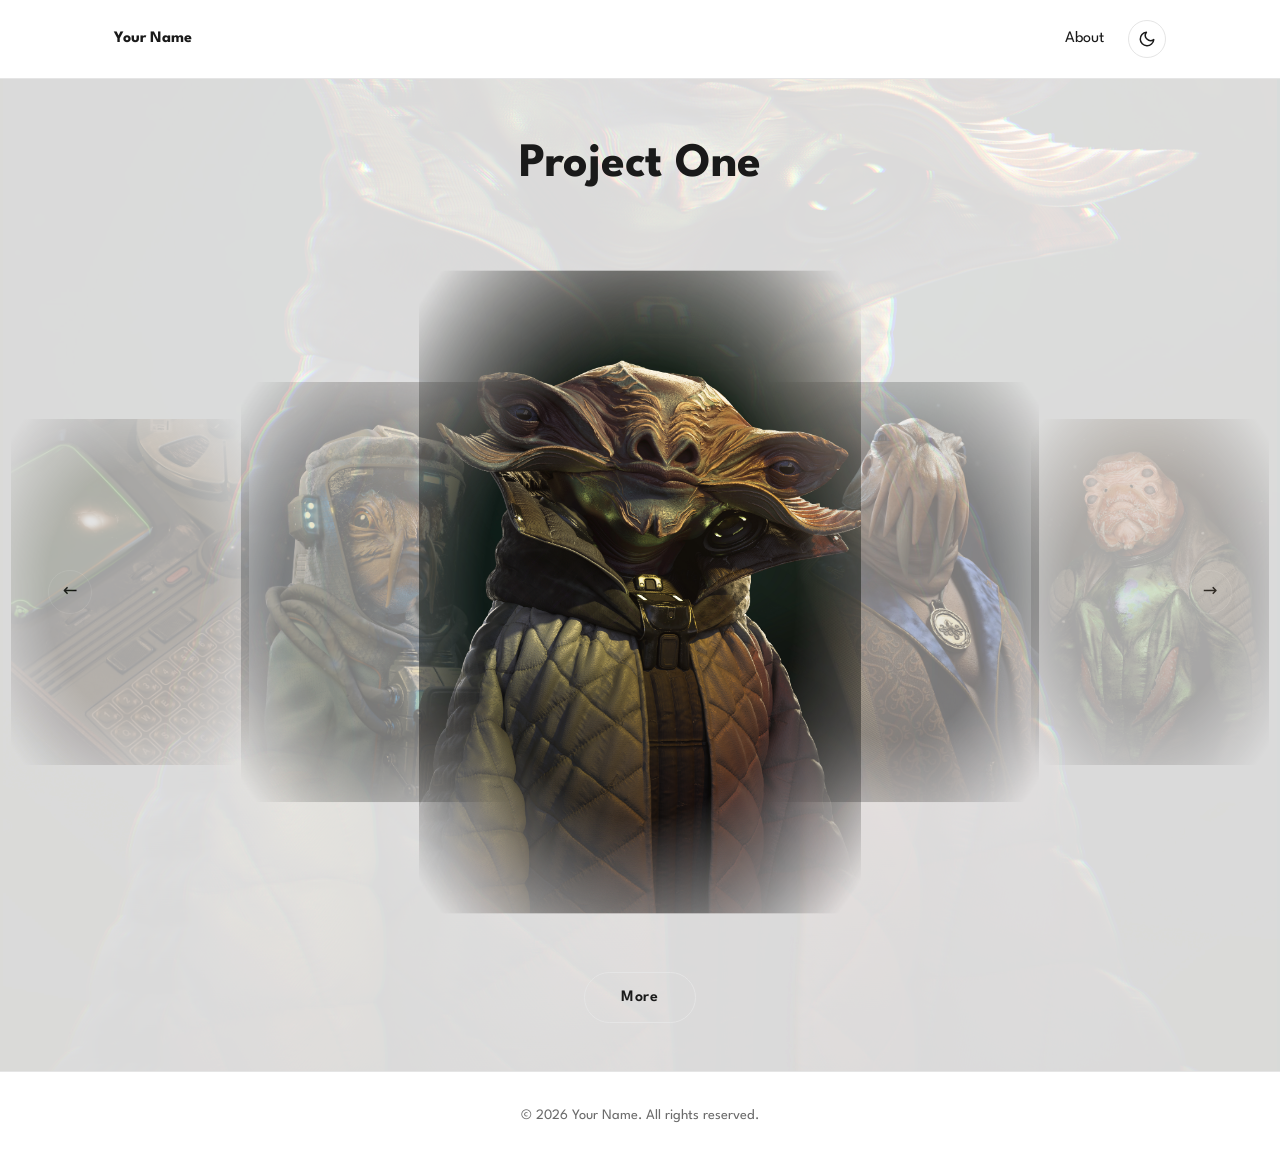
==== index.html @ fcfb1fdd "Initial commit" ====
<!DOCTYPE html>
<html lang="en">
<head>
  <meta charset="UTF-8">
  <meta name="viewport" content="width=device-width, initial-scale=1.0">
  <title>Your Name | Portfolio</title>
  <meta name="description" content="Portfolio website of Your Name.">
  <meta name="color-scheme" content="light dark">
  <link rel="stylesheet" href="style.css?v=28">
</head>
<body>

  <!-- ===== HEADER / NAVIGATION ===== -->
  <header class="site-header">
    <div class="container nav-wrapper">
      <a href="index.html" class="logo">Your Name</a>

      <div class="nav-right">
        <nav class="main-nav">
          <ul>
            <li><a href="about.html">About</a></li>
          </ul>
        </nav>

        <button class="theme-toggle" id="theme-toggle" type="button" aria-label="Switch to dark mode" aria-pressed="false">
          <svg class="icon icon-sun" viewBox="0 0 24 24" aria-hidden="true">
            <circle cx="12" cy="12" r="4"></circle>
            <path d="M12 2v2M12 20v2M4.93 4.93l1.41 1.41M17.66 17.66l1.41 1.41M2 12h2M20 12h2M4.93 19.07l1.41-1.41M17.66 6.34l1.41-1.41"></path>
          </svg>
          <svg class="icon icon-moon" viewBox="0 0 24 24" aria-hidden="true">
            <path d="M21 12.79A9 9 0 1 1 11.21 3 7 7 0 0 0 21 12.79z"></path>
          </svg>
        </button>
      </div>
    </div>
  </header>

  <!-- Chromatic aberration filter for the landing page background.
       Hidden and zero-size — it exists only so CSS can reference it
       via filter: url(#chromatic-aberration). Splitting into actual
       color channels needs an SVG filter; plain CSS filters (blur,
       hue-rotate, etc.) can't isolate one channel from another. -->
  <svg aria-hidden="true" style="position: absolute; width: 0; height: 0; overflow: hidden;">
    <filter id="chromatic-aberration">
      <feColorMatrix in="SourceGraphic" type="matrix"
        values="1 0 0 0 0
                0 0 0 0 0
                0 0 0 0 0
                0 0 0 1 0" result="red" />
      <feOffset in="red" dx="-3" dy="0" result="redOffset" />

      <feColorMatrix in="SourceGraphic" type="matrix"
        values="0 0 0 0 0
                0 1 0 0 0
                0 0 0 0 0
                0 0 0 1 0" result="green" />

      <feColorMatrix in="SourceGraphic" type="matrix"
        values="0 0 0 0 0
                0 0 0 0 0
                0 0 1 0 0
                0 0 0 1 0" result="blue" />
      <feOffset in="blue" dx="3" dy="0" result="blueOffset" />

      <feBlend in="redOffset" in2="green" mode="screen" result="rg" />
      <feBlend in="rg" in2="blueOffset" mode="screen" />
    </filter>
  </svg>

  <!-- ===== LANDING / PROJECT CAROUSEL ===== -->
  <main class="landing">
    <!-- Faded hero shot of whichever project is currently selected -->
    <div class="hero-backdrop" id="hero-backdrop"></div>

    <div class="landing-content">
      <h1 class="landing-title" id="landing-title">Project Name</h1>

      <div class="carousel">
        <button class="carousel-arrow" id="carousel-prev" aria-label="Previous project">&larr;</button>

        <!-- Project cards are generated by carousel.js from data.js -->
        <div class="carousel-track" id="carousel-track"></div>

        <button class="carousel-arrow" id="carousel-next" aria-label="Next project">&rarr;</button>
      </div>

      <a href="project.html" id="view-project-link" class="btn view-project-btn">More</a>
    </div>
  </main>

  <!-- ===== FOOTER ===== -->
  <footer class="site-footer">
    <div class="container">
      <p>&copy; <span id="year"></span> Your Name. All rights reserved.</p>
    </div>
  </footer>

  <script src="data.js?v=2"></script>
  <script src="site.js?v=2"></script>
  <script src="carousel.js?v=5"></script>
</body>
</html>
---- style.css ----
/* =====================================================
   RESET & BASE
   ===================================================== */
*, *::before, *::after {
  box-sizing: border-box;
}

body, h1, h2, h3, p, ul {
  margin: 0;
}

ul {
  list-style: none;
  padding: 0;
}

a {
  color: inherit;
  text-decoration: none;
}

img {
  max-width: 100%;
  display: block;
}

button {
  font: inherit;
}

/* =====================================================
   FONTS
   Self-hosted variable font (Thin–Black in one file). WOFF loads
   first for its smaller size; the TTF is a fallback for the rare
   browser that can't use WOFF. font-weight: 100 900 tells the
   browser this file covers the whole range, so any weight used
   below (400/600/700) resolves correctly from this one @font-face.
   ===================================================== */
@font-face {
  font-family: "League Spartan";
  src: url("fonts/LeagueSpartan-VariableFont_wght.woff") format("woff"),
       url("fonts/LeagueSpartan-VariableFont_wght.ttf") format("truetype");
  font-weight: 100 900;
  font-style: normal;
  font-display: swap;
}

/* =====================================================
   DESIGN TOKENS
   Placeholder colors — swap these once we translate your mockups'
   final palette.
   ===================================================== */
:root {
  --color-bg: #ffffff;
  --color-text: #1a1a1a;
  --color-muted: #6b6b6b;
  --color-accent: #2f6fed;
  --color-border: #e5e5e5;
  --color-surface: #f0f0f0;

  --font-body: "League Spartan", system-ui, -apple-system, "Segoe UI", sans-serif;
  --font-heading: "League Spartan", system-ui, -apple-system, "Segoe UI", sans-serif;

  --container-width: 1100px;
  --spacing-section: 5rem;
}

/* Dark theme — applied when JS sets data-theme="dark" on <html>.
   Only the tokens that need to change are redeclared; --color-accent
   and everything else fall through from the :root block above. */
:root[data-theme="dark"] {
  --color-bg: #121212;
  --color-text: #f0f0f0;
  --color-muted: #a3a3a3;
  --color-border: #2e2e2e;
  --color-surface: #1e1e1e;
}

body {
  font-family: var(--font-body);
  color: var(--color-text);
  background: var(--color-bg);
  line-height: 1.6;
  overflow-anchor: none;
}

h1, h2, h3 {
  font-family: var(--font-heading);
}

@media (prefers-reduced-motion: no-preference) {
  body {
    transition: background-color 0.2s ease, color 0.2s ease;
  }
}

.container {
  max-width: var(--container-width);
  margin-inline: auto;
  padding-inline: 1.5rem;
}

/* =====================================================
   HEADER / NAV
   ===================================================== */
.site-header {
  position: relative;
  border-bottom: 1px solid var(--color-border);
}

.nav-wrapper {
  display: flex;
  align-items: center;
  justify-content: space-between;
  padding-block: 1.25rem;
}

.logo {
  font-weight: 700;
}

.nav-right {
  display: flex;
  align-items: center;
  gap: 1.5rem;
}

.main-nav ul {
  display: flex;
  gap: 1.5rem;
}

.theme-toggle {
  display: inline-flex;
  align-items: center;
  justify-content: center;
  width: 38px;
  height: 38px;
  padding: 0;
  border: 1px solid var(--color-border);
  border-radius: 50%;
  background: none;
  color: var(--color-text);
  cursor: pointer;
}

.theme-toggle .icon {
  width: 18px;
  height: 18px;
  fill: none;
  stroke: currentColor;
  stroke-width: 2;
  stroke-linecap: round;
  stroke-linejoin: round;
}

/* Light mode shows a moon (click to go dark); dark mode shows a sun. */
.theme-toggle .icon-sun {
  display: none;
}

[data-theme="dark"] .theme-toggle .icon-sun {
  display: block;
}

[data-theme="dark"] .theme-toggle .icon-moon {
  display: none;
}

/* =====================================================
   BUTTONS
   ===================================================== */
.btn {
  display: inline-block;
  padding: 0.75rem 1.5rem;
  border-radius: 4px;
  font-weight: 600;
  border: none;
  cursor: pointer;
}

.btn-primary {
  background: var(--color-accent);
  color: #fff;
}

/* =====================================================
   IMAGE FALLBACK
   Used anywhere a project image is inserted by JS (site.js's
   createProjectImage). Shows a labeled placeholder until a real
   file exists at that path, instead of a broken image icon.
   ===================================================== */
.img-wrapper {
  overflow: hidden;
}

.img-wrapper img {
  width: 100%;
  height: 100%;
  object-fit: cover;
  display: block;
}

.img-wrapper.img-missing {
  background: var(--color-surface);
  color: var(--color-muted);
  display: flex;
  align-items: center;
  justify-content: center;
  text-align: center;
  font-weight: 600;
  padding: 1rem;
}

/* =====================================================
   LANDING PAGE / CAROUSEL
   ===================================================== */
.landing {
  position: relative;
  min-height: calc(100vh - 73px);
  display: flex;
  align-items: center;
  justify-content: center;
  overflow: hidden;
}

.hero-backdrop {
  position: absolute;
  inset: 0;
  z-index: 0;
}

.hero-backdrop img {
  position: absolute;
  inset: 0;
  width: 100%;
  height: 100%;
  object-fit: cover;
  opacity: 0;
  filter: url(#chromatic-aberration);
  transition: opacity 1.2s ease;
}

@media (prefers-reduced-motion: no-preference) {
  @keyframes pan-horizontal {
    from { object-position: 0% 50%; }
    to { object-position: 100% 50%; }
  }

  @keyframes pan-vertical {
    from { object-position: 50% 0%; }
    to { object-position: 50% 100%; }
  }

  .hero-backdrop img.pan-horizontal {
    animation: pan-horizontal 24s ease-in-out forwards;
  }

  .hero-backdrop img.pan-vertical {
    animation: pan-vertical 24s ease-in-out forwards;
  }
}

.landing-content {
  position: relative;
  z-index: 1;
  width: 100%;
  text-align: center;
  padding-block: 3rem;
}

.landing-title {
  font-size: clamp(2rem, 5vw, 3rem);
  margin-bottom: 3rem;
  transition: opacity 0.25s ease;
}

.carousel {
  display: flex;
  align-items: center;
  justify-content: space-between;
  gap: 1.5rem;
  padding-inline: 3rem;
}

.carousel-track {
  position: relative;
  width: min(800px, 80vw);
  height: 680px;
  --card-width: 340px;
  --card-height: 495px;
}

.carousel-card {
  position: absolute;
  top: 50%;
  left: 50%;
  width: var(--card-width);
  height: var(--card-height);
  border-radius: 12px;
  cursor: pointer;
  transition: transform 0.4s ease, opacity 0.4s ease;
  -webkit-mask-image: radial-gradient(ellipse at center, black 50%, transparent 95%);
  mask-image: radial-gradient(ellipse at center, black 50%, transparent 95%);
}

.carousel-card-image {
  width: 100%;
  height: 100%;
  border-radius: 12px;
}

.carousel-arrow {
  flex-shrink: 0;
  width: 44px;
  height: 44px;
  border-radius: 50%;
  border: 1px solid var(--color-border);
  background: none;
  color: var(--color-text);
  font-size: 1.1rem;
  cursor: pointer;
}

.view-project-btn {
  margin-top: 2.5rem;
  background: none;
  border: 1px solid var(--color-border);
  color: var(--color-text);
  padding: 0.75rem 2.25rem;
  border-radius: 999px;
  letter-spacing: 0.05em;
  transition: background-color 0.2s ease, border-color 0.2s ease;
}

.view-project-btn:hover {
  background: var(--color-surface);
  border-color: var(--color-text);
}

/* =====================================================
   SECTION SPACING
   A top border appears between two stacked sections, but
   never before the first one on a page.
   ===================================================== */
main section {
  padding-block: var(--spacing-section);
}

main section + section {
  border-top: 1px solid var(--color-border);
}

/* =====================================================
   ABOUT
   ===================================================== */
.about-content {
  display: grid;
  grid-template-columns: 200px 1fr;
  gap: 2rem;
  align-items: start;
}

.about-photo {
  aspect-ratio: 1;
  background: var(--color-surface);
  border-radius: 8px;
}

/* =====================================================
   CONTACT
   ===================================================== */
.contact-form {
  display: flex;
  flex-direction: column;
  gap: 0.5rem;
  max-width: 480px;
  margin-block: 2rem;
}

.contact-form label {
  font-weight: 600;
  margin-top: 0.75rem;
}

.contact-form input,
.contact-form textarea {
  padding: 0.6rem;
  border: 1px solid var(--color-border);
  border-radius: 4px;
  font: inherit;
  background: var(--color-bg);
  color: var(--color-text);
}

.contact-form button {
  margin-top: 1rem;
  align-self: flex-start;
}

.form-status {
  font-size: 0.9rem;
  color: var(--color-muted);
}

.social-links {
  display: flex;
  gap: 1.5rem;
  font-weight: 600;
}

/* =====================================================
   PROJECT DETAIL PAGE
   ===================================================== */
.project-detail {
  display: flex;
  flex-direction: column;
  min-height: 100vh;
}

.project-heading {
  position: absolute;
  top: 2rem;
  left: 1.5rem;
  z-index: 2;
  color: #f0f0f0;
  text-shadow: 0 2px 12px rgba(0, 0, 0, 0.85);
}

.back-link {
  display: inline-block;
  margin-bottom: 1rem;
  color: rgba(240, 240, 240, 0.85);
  font-weight: 600;
}

#project-title {
  margin-bottom: 1.5rem;
  font-size: clamp(1.75rem, 4vw, 2.5rem);
  color: #ffffff;
}

.render-stage {
  position: relative;
  flex: 1;
  min-height: 0;
  width: 100%;
}

/* ---------- Render picker (floats over the left side) ---------- */
.render-thumb-column {
  position: absolute;
  top: 50%;
  left: 1.5rem;
  transform: translateY(-50%);
  z-index: 2;
  display: flex;
  flex-direction: column;
  align-items: center;
  gap: 1rem;
  height: min(520px, 80%);
}

.render-thumb-track {
  position: relative;
  flex: 1;
  width: 100%;
}

.render-thumb {
  position: absolute;
  top: 50%;
  left: 50%;
  width: 100px;
  height: 140px;
  border-radius: 10px;
  cursor: pointer;
  transition: transform 0.4s ease, opacity 0.4s ease;
  -webkit-mask-image: radial-gradient(ellipse at center, black 50%, transparent 95%);
  mask-image: radial-gradient(ellipse at center, black 50%, transparent 95%);
}

.render-thumb-image {
  width: 100%;
  height: 100%;
  border-radius: 10px;
}

/* The selected thumbnail drops the edge fade (full clarity) and
   gets a thin ring instead, so it reads clearly as "this one" in
   both the desktop coverflow and the mobile strip. */
.render-thumb.selected {
  -webkit-mask-image: none;
  mask-image: none;
  outline: 2px solid rgba(240, 240, 240, 0.85);
  outline-offset: 3px;
}

/* ---------- Main render (fills the entire stage) ---------- */
.render-viewer {
  position: absolute;
  inset: 0;
  border-radius: 8px;
  overflow: hidden;
  background: var(--color-bg);
  cursor: pointer; /* hints that clicking the render expands it */
  -webkit-mask-image:
    linear-gradient(to right, transparent, black 8%, black 92%, transparent),
    linear-gradient(to bottom, transparent, black 8%, black 92%, transparent);
  -webkit-mask-composite: source-in;
  mask-image:
    linear-gradient(to right, transparent, black 8%, black 92%, transparent),
    linear-gradient(to bottom, transparent, black 8%, black 92%, transparent);
  mask-composite: intersect;
}

.render-backdrop {
  position: absolute;
  inset: 0;
  background-size: cover;
  background-position: center;
  filter: blur(30px) brightness(0.735);
  transform: scale(1.2); /* avoids visible blur edges */
  opacity: 0;
  transition: opacity 0.3s ease;
}

.render-backdrop.active {
  opacity: 1;
}

.render-main-image {
  position: relative;
  z-index: 1;
  width: 100%;
  height: 100%;
  object-fit: contain;
}

.render-viewer.img-missing {
  background: var(--color-surface);
  color: var(--color-muted);
  display: flex;
  align-items: center;
  justify-content: center;
  font-weight: 600;
  text-align: center;
  padding: 1rem;
}

/* ---------- Fullscreen render view ---------- */
/* Clicking the render (see project.js) adds .image-expanded to
   <body>. The viewer itself breaks out to fill the real browser
   viewport instead of just the stage, and everything else on the
   page — thumbnails included, per the brief — hides until it's
   dismissed. */
body.image-expanded {
  overflow: hidden; /* no page scroll behind the expanded image */
}

body.image-expanded .site-header,
body.image-expanded .site-footer,
body.image-expanded .project-heading,
body.image-expanded .render-thumb-column,
body.image-expanded .info-toggle {
  display: none;
}

body.image-expanded .render-viewer {
  position: fixed;
  inset: 0;
  z-index: 1000;
  border-radius: 0;
  background: #000000;
  cursor: zoom-in; /* fit-width is off — clicking the image fits it to width */
  -webkit-mask-image: none;
  mask-image: none;
}

/* "Fit width" mode: the render fills the screen's width and scrolls
   vertically for its full height, instead of shrinking to fit
   entirely on screen at once. Only meaningful while already expanded. */
body.image-expanded.fit-width .render-viewer {
  cursor: zoom-out; /* clicking the image now shows the entire render again */
  overflow-y: auto;
  overscroll-behavior: contain;
}

body.image-expanded.fit-width .render-backdrop {
  display: none; /* no letterboxing left to fill once the image just scrolls */
}

body.image-expanded.fit-width .render-main-image {
  width: 100%;
  height: auto;
  object-fit: unset;
  display: block;
}

.viewer-controls {
  display: none;
  position: fixed;
  top: 1.5rem;
  right: 1.5rem;
  z-index: 1001;
  gap: 0.75rem;
}

body.image-expanded .viewer-controls {
  display: flex;
}

.viewer-controls button {
  width: 40px;
  height: 40px;
  display: flex;
  align-items: center;
  justify-content: center;
  border-radius: 50%;
  border: none;
  background: rgba(0, 0, 0, 0.55);
  backdrop-filter: blur(6px);
  -webkit-backdrop-filter: blur(6px);
  color: #f0f0f0;
  cursor: pointer;
  transition: background-color 0.2s ease, color 0.2s ease;
}

.viewer-controls .icon {
  width: 18px;
  height: 18px;
  fill: none;
  stroke: currentColor;
  stroke-width: 2;
  stroke-linecap: round;
  stroke-linejoin: round;
}

/* Active state — same "inverted" treatment as the other toggles on
   this page, so it reads clearly as currently on. */
.viewer-fit-toggle.active {
  background: rgba(240, 240, 240, 0.9);
  color: #111111;
}

/* ---------- Magnifier ---------- */
/* Hides the system cursor over the image while magnifier mode is
   on — the lens itself becomes the pointer. */
.render-viewer.magnifier-active {
  cursor: zoom-in;
}

.magnifier-toggle {
  position: absolute;
  top: calc(50% - 52px);
  right: 1.5rem;
  transform: translateY(-50%);
  z-index: 3;
  flex-shrink: 0;
  width: 40px;
  height: 40px;
  border-radius: 50%;
  border: none;
  background: rgba(0, 0, 0, 0.55);
  backdrop-filter: blur(6px);
  -webkit-backdrop-filter: blur(6px);
  color: #f0f0f0;
  cursor: pointer;
  display: flex;
  align-items: center;
  justify-content: center;
  transition: background-color 0.2s ease, color 0.2s ease;
}

.magnifier-toggle .icon {
  width: 20px;
  height: 20px;
  fill: none;
  stroke: currentColor;
  stroke-width: 2;
  stroke-linecap: round;
  stroke-linejoin: round;
}

/* On state — same idea as a pressed toggle button: inverted so it
   reads clearly as "currently active" at a glance. */
.magnifier-toggle.active {
  background: rgba(240, 240, 240, 0.9);
  color: #111111;
}

/* While fullscreen, this becomes a normal flex child of
   .viewer-controls — like its two siblings — instead of an
   absolutely positioned element. The old approach tried to place it
   with manual top/right offsets, but those were being measured
   against .viewer-controls's own small box (its actual parent, now
   that it's nested inside it), not the viewport — which is why it
   was landing lower and further left than the other two buttons.
   Letting flexbox handle the alignment sidesteps that miscalculation
   entirely. */
body.image-expanded .magnifier-toggle {
  position: static;
  transform: none;
}

/* The floating lens. Positioned via project.js (left/top follow the
   cursor); everything else — size, soft edge, border — lives here. */
.magnifier-lens {
  position: fixed;
  z-index: 1002; /* above the fullscreen viewer (1000) and its controls (1001) */
  width: 400px;
  height: 400px;
  border-radius: 50%;
  border: 2px solid rgba(255, 255, 255, 0.6);
  box-shadow: 0 6px 24px rgba(0, 0, 0, 0.5);
  background-repeat: no-repeat;
  pointer-events: none; /* never intercepts clicks/hover itself */
  opacity: 0;
  transition: opacity 0.15s ease;
  /* Soft, feathered edge instead of a hard-edged circle */
  -webkit-mask-image: radial-gradient(circle, black 62%, transparent 100%);
  mask-image: radial-gradient(circle, black 62%, transparent 100%);
}

.magnifier-lens.visible {
  opacity: 1;
}

/* Thin crosshair marking the exact center of the lens — a small
   drop-shadow keeps it visible over both light and dark image areas. */
.magnifier-lens::before,
.magnifier-lens::after {
  content: '';
  position: absolute;
  top: 50%;
  left: 50%;
  background: rgba(255, 255, 255, 0.9);
  filter: drop-shadow(0 0 1px rgba(0, 0, 0, 0.8));
  pointer-events: none;
}

.magnifier-lens::before {
  width: 14px;
  height: 1px;
  transform: translate(-50%, -50%);
}

.magnifier-lens::after {
  width: 1px;
  height: 14px;
  transform: translate(-50%, -50%);
}

/* ---------- Text panels (hover to reveal, click to lock) ---------- */
.info-toggle {
  position: absolute;
  top: 50%;
  right: 1.5rem;
  transform: translateY(-50%);
  z-index: 2;
  display: flex;
  flex-direction: row-reverse;
  align-items: center;
  gap: 0.75rem;
}

.info-handle {
  flex-shrink: 0;
  width: 40px;
  height: 40px;
  border-radius: 50%;
  border: none;
  background: rgba(0, 0, 0, 0.55);
  backdrop-filter: blur(6px);
  -webkit-backdrop-filter: blur(6px);
  color: #f0f0f0;
  cursor: pointer;
  display: flex;
  align-items: center;
  justify-content: center;
}

.info-handle .icon {
  width: 20px;
  height: 20px;
  fill: none;
  stroke: currentColor;
  stroke-width: 2;
  stroke-linecap: round;
  stroke-linejoin: round;
}

.project-panels {
  max-width: 0;
  overflow: hidden;
  opacity: 0;
  border-radius: 12px;
  background: rgba(0, 0, 0, 0.55);
  backdrop-filter: blur(6px);
  -webkit-backdrop-filter: blur(6px);
  color: #f0f0f0;
  transition: max-width 0.3s ease, opacity 0.25s ease;
}

/* Hovering the handle (or the panel itself, once it's open) reveals
   it; the "locked" class (added by a click, see project.js) keeps
   it open without needing the mouse to stay there. */
.info-toggle:hover .project-panels,
.info-toggle.locked .project-panels {
  max-width: 320px;
  opacity: 1;
}

.project-panels-inner {
  width: 320px;
  display: flex;
  flex-direction: column;
  gap: 1.5rem;
  padding: 1.5rem;
}

.story-panel h2,
.description-panel h2 {
  margin-bottom: 0.75rem;
  font-size: 1.1rem;
  color: #ffffff;
}

.story-panel {
  max-height: 260px;
  overflow-y: auto;
  padding-right: 0.5rem;
}

.story-panel p,
.description-panel p {
  color: rgba(240, 240, 240, 0.8);
}

/* =====================================================
   FOOTER
   ===================================================== */
.site-footer {
  border-top: 1px solid var(--color-border);
  padding-block: 2rem;
  text-align: center;
  color: var(--color-muted);
  font-size: 0.9rem;
}

/* =====================================================
   RESPONSIVE
   ===================================================== */
@media (max-width: 700px) {
  .about-content {
    grid-template-columns: 1fr;
  }

  .render-stage {
    display: flex;
    flex-direction: column;
    position: static;
    flex: none;
  }

  .render-thumb-column {
    position: static;
    transform: none;
    height: auto;
    width: 100%;
    order: 2; /* thumbnails below the main image on small screens */
  }

  .render-thumb-column .carousel-arrow {
    display: none; /* up/down arrows don't read well next to a horizontal strip */
  }

  .magnifier-toggle,
  .magnifier-lens {
    display: none; /* hover-tracking has no touch equivalent */
  }

  .render-thumb-track {
    display: flex;
    align-items: center;
    gap: 0.75rem;
    overflow-x: auto;
    height: 140px;
    padding-inline: 0.25rem;
  }

  .render-thumb {
    position: static;
    flex-shrink: 0;
    width: 90px;
    height: 120px;
    opacity: 0.5;
    transform: none;
  }

  .render-thumb.selected {
    opacity: 1;
  }

  .project-heading {
    position: static;
    padding-inline: 1.5rem;
    padding-top: 2rem;
    color: var(--color-text);
    text-shadow: none;
    order: 0;
  }

  .back-link {
    color: var(--color-muted);
  }

  #project-title {
    color: inherit;
  }

  .render-viewer {
    position: relative;
    inset: auto;
    order: 1;
    height: 320px;
  }

  .info-toggle {
    position: static;
    transform: none;
    order: 3;
    flex-direction: column;
    align-items: stretch;
    gap: 0;
  }

  .info-handle {
    display: none; /* hover has no equivalent on touch, so always show the panel instead */
  }

  .project-panels {
    max-width: none;
    opacity: 1;
    overflow: visible;
    border-radius: 0;
    background: none;
    backdrop-filter: none;
    -webkit-backdrop-filter: none;
    color: var(--color-text);
  }

  .project-panels-inner {
    width: 100%;
    padding: 1.5rem;
  }

  .story-panel h2,
  .description-panel h2 {
    color: var(--color-text);
  }

  .story-panel p,
  .description-panel p {
    color: var(--color-muted);
  }

  .carousel {
    justify-content: center;
    padding-inline: 0;
  }

  .carousel-track {
    width: 90vw;
    --card-width: 235px;
    --card-height: 350px;
  }

  .carousel-card {
    width: var(--card-width);
    height: var(--card-height);
  }
}
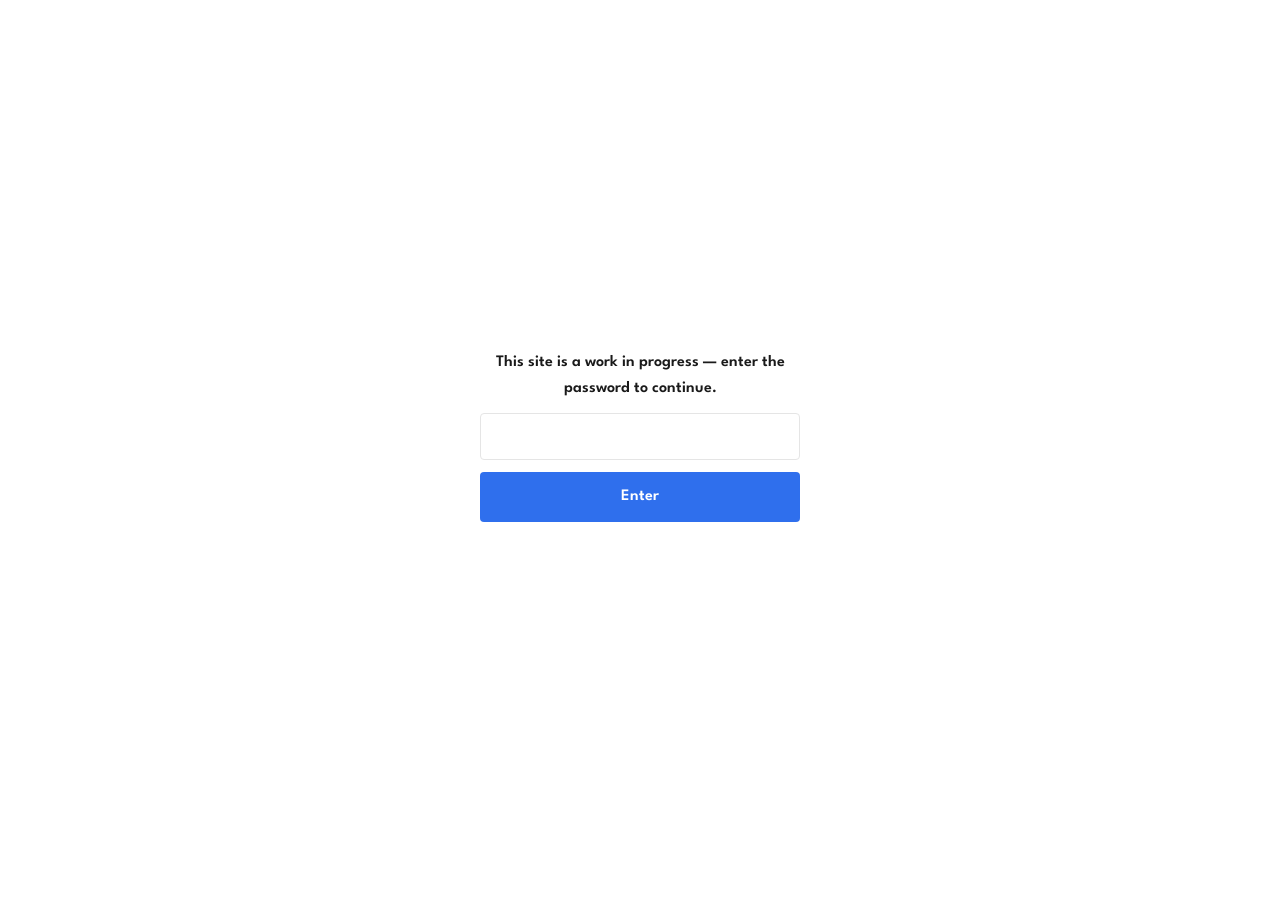
==== commit fd74fb42: "Update website files" ====
--- a/index.html
+++ b/index.html
@@ -2,18 +2,51 @@
 <html lang="en">
 <head>
   <meta charset="UTF-8">
-  <meta name="viewport" content="width=device-width, initial-scale=1.0">
-  <title>Your Name | Portfolio</title>
   <meta name="description" content="Portfolio website of Your Name.">
   <meta name="color-scheme" content="light dark">
-  <link rel="stylesheet" href="style.css?v=28">
+  <!-- Remove this line when you take the password gate off — it
+       stops search engines from indexing the site while it's
+       gated. See password-gate.js for the gate itself. -->
+  <meta name="robots" content="noindex, nofollow">
+  <!-- Sets the theme here, before the stylesheet loads, so dark
+       mode (this site's default) doesn't flash in as light for a
+       moment first. site.js still owns the full theme logic (the
+       toggle button, its aria state, storing changes when clicked)
+       once the page finishes loading — this is just the one piece
+       of it that has to happen this early to avoid the flash. -->
+  <script>
+    try {
+      if (localStorage.getItem('theme') !== 'light') {
+        document.documentElement.setAttribute('data-theme', 'dark');
+      }
+    } catch (e) {
+      document.documentElement.setAttribute('data-theme', 'dark');
+    }
+  </script>
+  <link rel="stylesheet" href="style.css?v=33">
 </head>
-<body>
+<body class="gate-locked">
+
+  <!-- ===== TEMPORARY PASSWORD GATE =====
+       A soft, client-side visitor gate — see password-gate.js for
+       how it works and how to turn it off yourself. Not real
+       security (this is a static site, so the real page always
+       ships to the browser either way) — just keeps the site from
+       being stumbled on or shared before it's ready. -->
+  <div id="password-gate">
+    <form id="password-gate-form" class="password-gate-form">
+      <label for="password-gate-input">This site is a work in progress — enter the password to continue.</label>
+      <input type="password" id="password-gate-input" name="password" autocomplete="current-password" required>
+      <button type="submit" class="btn btn-primary">Enter</button>
+      <p id="password-gate-error" class="password-gate-error" role="alert"></p>
+    </form>
+  </div>
+  <script src="password-gate.js?v=1"></script>
 
   <!-- ===== HEADER / NAVIGATION ===== -->
   <header class="site-header">
     <div class="container nav-wrapper">
-      <a href="index.html" class="logo">Your Name</a>
+      <a href="index.html" class="logo">dushko.art</a>
 
       <div class="nav-right">
         <nav class="main-nav">
@@ -39,7 +72,13 @@
        Hidden and zero-size — it exists only so CSS can reference it
        via filter: url(#chromatic-aberration). Splitting into actual
        color channels needs an SVG filter; plain CSS filters (blur,
-       hue-rotate, etc.) can't isolate one channel from another. -->
+       hue-rotate, etc.) can't isolate one channel from another.
+
+       The two feOffset elements below have ids so carousel.js can read
+       and briefly boost their dx values as part of the unified backdrop
+       glitch transition (see triggerBackdropGlitch) — resting at ∓3px,
+       momentarily stronger right when a new image comes in, then back
+       to ∓3px. -->
   <svg aria-hidden="true" style="position: absolute; width: 0; height: 0; overflow: hidden;">
     <filter id="chromatic-aberration">
       <feColorMatrix in="SourceGraphic" type="matrix"
@@ -47,7 +86,7 @@
                 0 0 0 0 0
                 0 0 0 0 0
                 0 0 0 1 0" result="red" />
-      <feOffset in="red" dx="-3" dy="0" result="redOffset" />
+      <feOffset id="chromatic-aberration-red-offset" in="red" dx="-6" dy="0" result="redOffset" />
 
       <feColorMatrix in="SourceGraphic" type="matrix"
         values="0 0 0 0 0
@@ -60,7 +99,7 @@
                 0 0 0 0 0
                 0 0 1 0 0
                 0 0 0 1 0" result="blue" />
-      <feOffset in="blue" dx="3" dy="0" result="blueOffset" />
+      <feOffset id="chromatic-aberration-blue-offset" in="blue" dx="6" dy="0" result="blueOffset" />
 
       <feBlend in="redOffset" in2="green" mode="screen" result="rg" />
       <feBlend in="rg" in2="blueOffset" mode="screen" />
@@ -90,13 +129,14 @@
 
   <!-- ===== FOOTER ===== -->
   <footer class="site-footer">
-    <div class="container">
-      <p>&copy; <span id="year"></span> Your Name. All rights reserved.</p>
+    <div class="container footer-inner">
+      <p>&copy; <span id="year"></span> Dushko Barutovski. All rights reserved.</p>
+      <div class="footer-social" id="footer-social"></div>
     </div>
   </footer>
 
-  <script src="data.js?v=2"></script>
-  <script src="site.js?v=2"></script>
-  <script src="carousel.js?v=5"></script>
+  <script src="data.js?v=3"></script>
+  <script src="site.js?v=3"></script>
+  <script src="carousel.js?v=8"></script>
 </body>
 </html>
--- a/style.css
+++ b/style.css
@@ -185,6 +185,65 @@
 }
 
 /* =====================================================
+   TEMPORARY PASSWORD GATE
+   A soft, client-side visitor gate — see password-gate.js for how it
+   works and how to remove it. `body.gate-locked` is set directly in
+   each page's HTML by default; it hides every top-level element
+   except this overlay, and gets removed by the script once the
+   right password's entered (or once the gate is switched off).
+   ===================================================== */
+   #password-gate {
+    display: none;
+  }
+  
+  body.gate-locked #password-gate {
+    display: flex;
+    align-items: center;
+    justify-content: center;
+    position: fixed;
+    inset: 0;
+    z-index: 9999;
+    background: var(--color-bg);
+    padding: 1.5rem;
+  }
+  
+  body.gate-locked > *:not(#password-gate) {
+    display: none !important;
+  }
+  
+  .password-gate-form {
+    display: flex;
+    flex-direction: column;
+    gap: 0.75rem;
+    width: 100%;
+    max-width: 320px;
+    text-align: center;
+  }
+  
+  .password-gate-form label {
+    font-weight: 600;
+    color: var(--color-text);
+  }
+  
+  .password-gate-form input {
+    padding: 0.6rem;
+    border: 1px solid var(--color-border);
+    border-radius: 4px;
+    font: inherit;
+    background: var(--color-bg);
+    color: var(--color-text);
+    text-align: center;
+  }
+  
+  .password-gate-error {
+    min-height: 1.2em;
+    margin: 0;
+    color: #d64545;
+    font-size: 0.85rem;
+  }
+  
+
+/* =====================================================
    IMAGE FALLBACK
    Used anywhere a project image is inserted by JS (site.js's
    createProjectImage). Shows a labeled placeholder until a real
@@ -228,8 +287,17 @@
   position: absolute;
   inset: 0;
   z-index: 0;
-}
-
+  overflow: hidden; /* safety net for the brief scale+translateX the glitch applies to the real image (see carousel.js) */
+}
+
+/* The backdrop glitch (see triggerBackdropGlitch in carousel.js) is no
+   longer a separate CSS animation or overlay element — it's a brief,
+   JS-driven burst that sets this element's own inline transform each
+   frame (layered on top of the pan-horizontal/pan-vertical animation
+   below, since transform and object-position are independent
+   properties) and simultaneously nudges the shared chromatic-aberration
+   filter's dx values in index.html. One shared progress value in JS
+   drives both, so nothing needs to live here beyond the resting styles. */
 .hero-backdrop img {
   position: absolute;
   inset: 0;
@@ -253,11 +321,11 @@
   }
 
   .hero-backdrop img.pan-horizontal {
-    animation: pan-horizontal 24s ease-in-out forwards;
+    animation: pan-horizontal 10s ease-in-out forwards;
   }
 
   .hero-backdrop img.pan-vertical {
-    animation: pan-vertical 24s ease-in-out forwards;
+    animation: pan-vertical 10s ease-in-out forwards;
   }
 }
 
@@ -420,7 +488,7 @@
 
 .project-heading {
   position: absolute;
-  top: 2rem;
+  top: 2.5rem;
   left: 1.5rem;
   z-index: 2;
   color: #f0f0f0;
@@ -451,20 +519,56 @@
 .render-thumb-column {
   position: absolute;
   top: 50%;
-  left: 1.5rem;
+  left: -1rem;
   transform: translateY(-50%);
   z-index: 2;
   display: flex;
   flex-direction: column;
   align-items: center;
   gap: 1rem;
-  height: min(520px, 80%);
+  /* Tall enough for the 5-slot window (90px apart, full-size 140px
+     thumbnail at the centre) with clearance to spare — the selected
+     render is always centred now that navigation wraps (see
+     getCircularOffset via project.js's renderThumbnails), so there's
+     no boundary case that pushes a full-size thumbnail out to an
+     outer slot the way there would be with a non-wrapping window. */
+  height: min(640px, 80%);
+}
+
+/* Bounded window onto the render list — holds only a small, fixed
+   number of thumbnail slots at a time regardless of how many renders
+   the project actually has. overflow:hidden is scoped to just this
+   element rather than .render-stage or any other larger parent, so
+   the stack can never spill under the header, footer, or heading.
+   The optional has-more class (toggled in project.js) adds a soft
+   top/bottom fade to hint that the list loops beyond what's visible —
+   symmetric because navigation wraps at both ends, so there's never
+   a case with more content in only one direction. */
+.render-thumb-viewport {
+  position: relative;
+  flex: 1;
+  /* Explicit width, not a percentage: .render-thumb (below) is
+     absolutely positioned, so it can't contribute to this element's
+     size the way normal-flow content would — without an explicit
+     value here, .render-thumb-column (which sizes to fit its widest
+     child) collapses to just the width of the 44px arrow buttons,
+     and overflow:hidden below then clips the 100px thumbnails to a
+     sliver instead of bounding them properly. 120px covers the
+     100px thumbnail plus room for its selected-state outline (2px
+     wide, 3px offset) so that isn't clipped either. */
+  width: 120px;
+  overflow: hidden;
+}
+
+.render-thumb-viewport.has-more {
+  -webkit-mask-image: linear-gradient(to bottom, transparent, black 10%, black 90%, transparent);
+  mask-image: linear-gradient(to bottom, transparent, black 10%, black 90%, transparent);
 }
 
 .render-thumb-track {
   position: relative;
-  flex: 1;
   width: 100%;
+  height: 100%;
 }
 
 .render-thumb {
@@ -492,26 +596,25 @@
 .render-thumb.selected {
   -webkit-mask-image: none;
   mask-image: none;
-  outline: 2px solid rgba(240, 240, 240, 0.85);
+  outline: 2px solid rgb(253, 253, 253);
   outline-offset: 3px;
 }
 
-/* ---------- Main render (fills the entire stage) ---------- */
+/* ---------- Main render (fills the entire stage) ----------
+   The stage is now one continuous dark canvas rather than a framed
+   card: .render-backdrop (an enlarged, blurred copy of the current
+   render) fills it edge to edge with no fade to the page background,
+   and the sharp .render-main-image floats on top, feathering into
+   that backdrop via its own mask below instead of ending in a hard
+   rectangle. Kept dark regardless of the light/dark toggle, matching
+   the always-dark floating controls (info handle, magnifier toggle,
+   viewer controls) already used on this page. */
 .render-viewer {
   position: absolute;
   inset: 0;
-  border-radius: 8px;
   overflow: hidden;
-  background: var(--color-bg);
+  background: #0b0b0c; /* shows briefly while the backdrop/image are still loading */
   cursor: pointer; /* hints that clicking the render expands it */
-  -webkit-mask-image:
-    linear-gradient(to right, transparent, black 8%, black 92%, transparent),
-    linear-gradient(to bottom, transparent, black 8%, black 92%, transparent);
-  -webkit-mask-composite: source-in;
-  mask-image:
-    linear-gradient(to right, transparent, black 8%, black 92%, transparent),
-    linear-gradient(to bottom, transparent, black 8%, black 92%, transparent);
-  mask-composite: intersect;
 }
 
 .render-backdrop {
@@ -519,8 +622,8 @@
   inset: 0;
   background-size: cover;
   background-position: center;
-  filter: blur(30px) brightness(0.735);
-  transform: scale(1.2); /* avoids visible blur edges */
+  filter: blur(50px) brightness(0.25);
+  transform: scale(1.25); /* enlarged so the blur never exposes an edge */
   opacity: 0;
   transition: opacity 0.3s ease;
 }
@@ -535,6 +638,14 @@
   width: 100%;
   height: 100%;
   object-fit: contain;
+  /* Fades the sharp render to fully transparent by the time it
+     reaches its own edge, so the blurred backdrop underneath — the
+     same image, enlarged — shows through as a soft dissolve instead
+     of a hard cutout. "closest-side" sizing guarantees the fade is
+     already complete at (or before) the physical edge in every
+     direction, so no boundary line is ever visible; the central
+     ~70% stays completely sharp and untouched. */
+  
 }
 
 .render-viewer.img-missing {
@@ -546,6 +657,71 @@
   font-weight: 600;
   text-align: center;
   padding: 1rem;
+}
+
+/* ---------- Render-sequence progress ---------- */
+/* Purely informational readout of position within the current
+   project's renders — navigation still happens via the thumbnails,
+   arrows, and keyboard. A static child of #render-viewer (position:
+   absolute, so unaffected by the img-missing flex-centering above)
+   rather than something project.js rebuilds with the backdrop/image,
+   so its marker can transition smoothly, and so it automatically
+   follows #render-viewer's own layout on both desktop and mobile
+   with no extra positioning rules needed. */
+.render-progress {
+  position: absolute;
+  left: 2rem;
+  bottom: 5.5rem;
+  z-index: 2;
+  display: flex;
+  align-items: center;
+  gap: 0.6rem;
+  pointer-events: none; /* informational only — never a drag/interaction target */
+  /* A drop-shadow on the whole group (not per-child) keeps the thin
+     line and small text legible over both light and dark parts of
+     the render without a background chip — same reasoning as the
+     text-shadow on .project-heading, just via filter so it also
+     covers the track/marker shapes, not only the text. */
+  filter: drop-shadow(0 1px 3px rgba(0, 0, 0, 0.7));
+}
+
+.render-progress-start,
+.render-progress-end {
+  font-size: 1rem;
+  font-weight: 600;
+  letter-spacing: 0.03em;
+  color: rgba(240, 240, 240, 0.92);
+}
+
+.render-progress-track {
+  position: relative;
+  width: 100px;
+  height: 7px;
+  background: rgba(240, 240, 240, 0.35);
+  border-radius: 4px;
+}
+
+.render-progress-fill {
+  position: absolute;
+  top: 0;
+  left: 0;
+  height: 100%;
+  width: 0%;
+  background: rgba(240, 240, 240, 0.9);
+  transition: width 0.35s ease;
+  border-radius: 4px;
+}
+
+.render-progress-marker {
+  position: absolute;
+  top: 50%;
+  left: 0%;
+  width: 7px;
+  height: 7px;
+  border-radius: 50%;
+  background: #f0f0f0;
+  transform: translate(-50%, -50%);
+  transition: left 0.35s ease;
 }
 
 /* ---------- Fullscreen render view ---------- */
@@ -562,6 +738,7 @@
 body.image-expanded .site-footer,
 body.image-expanded .project-heading,
 body.image-expanded .render-thumb-column,
+body.image-expanded .render-progress,
 body.image-expanded .info-toggle {
   display: none;
 }
@@ -572,9 +749,25 @@
   z-index: 1000;
   border-radius: 0;
   background: #000000;
+  height: 100vh;
+  height: 100dvh;
   cursor: zoom-in; /* fit-width is off — clicking the image fits it to width */
   -webkit-mask-image: none;
   mask-image: none;
+}
+
+/* The feathered edge and the darker/larger backdrop above are for
+   the normal in-page viewer only. Fullscreen (the lightbox) keeps
+   exactly the appearance it already had before that change — full
+   opacity edge to edge, original blur/brightness/scale — untouched. */
+body.image-expanded .render-main-image {
+  -webkit-mask-image: none;
+  mask-image: none;
+}
+
+body.image-expanded .render-backdrop {
+  filter: blur(30px) brightness(0.2);
+  transform: scale(1.2);
 }
 
 /* "Fit width" mode: the render fills the screen's width and scrolls
@@ -699,8 +892,16 @@
    Letting flexbox handle the alignment sidesteps that miscalculation
    entirely. */
 body.image-expanded .magnifier-toggle {
-  position: static;
+  position: fixed;
+  top: 1.5rem;
+  /* Sits immediately left of .viewer-controls (right: 1.5rem, containing
+     two 40px buttons + a 0.75rem gap = 5.75rem wide), plus one more
+     0.75rem gap of its own: 1.5rem + 5.75rem + 0.75rem = 8rem. Matches
+     .viewer-controls's top/right exactly since it's no longer relying
+     on being an actual flex child of that container. */
+  right: 8rem;
   transform: none;
+  z-index: 1001;
 }
 
 /* The floating lens. Positioned via project.js (left/top follow the
@@ -761,7 +962,7 @@
   display: flex;
   flex-direction: row-reverse;
   align-items: center;
-  gap: 0.75rem;
+  gap: 1rem;
 }
 
 .info-handle {
@@ -778,11 +979,72 @@
   display: flex;
   align-items: center;
   justify-content: center;
-}
+  position: relative;
+}
+
+/* "Click to pin" and "Click to unpin" tooltip — CSS-only, shown while hovering the handle,
+   hidden once the panel is locked open. Matches the handle's own
+   floating-chip style (dark, blurred, rounded, light text). */
+   .info-handle {
+    flex-shrink: 0;
+    width: 40px;
+    height: 40px;
+    border-radius: 50%;
+    border: none;
+    background: rgba(0, 0, 0, 0.55);
+    backdrop-filter: blur(6px);
+    -webkit-backdrop-filter: blur(6px);
+    color: #f0f0f0;
+    cursor: pointer;
+    display: flex;
+    align-items: center;
+    justify-content: center;
+    position: relative;
+    transition: background-color 0.2s ease, color 0.2s ease;
+  }
+  
+  /* Button appearance when pinned */
+  .info-toggle.locked .info-handle {
+    background: rgba(240, 240, 240, 0.9);
+    color: #111111;
+  }
+  
+  /* "Click to pin / unpin" tooltip */
+  .info-handle::before {
+    content: "Click to pin";
+    position: absolute;
+    right: calc(-90% + 0.75rem);
+    top: 50%;
+    transform: translateY(70%);
+    z-index: 1;
+    padding: 0.4rem 0.75rem;
+    border-radius: 6px;
+    background: rgba(0, 0, 0, 0.55);
+    backdrop-filter: blur(6px);
+    -webkit-backdrop-filter: blur(6px);
+    color: #f0f0f0;
+    font-size: 0.9rem;
+    white-space: nowrap;
+    opacity: 0;
+    transition: opacity 0.2s ease;
+    pointer-events: none;
+  }
+  
+  /* Unlocked */
+  .info-handle:hover::before {
+    content: "Click to pin";
+    opacity: 1;
+  }
+  
+  /* Locked */
+  .info-toggle.locked .info-handle:hover::before {
+    content: "Click to unpin";
+    opacity: 1;
+  }
 
 .info-handle .icon {
-  width: 20px;
-  height: 20px;
+  width: 23px;
+  height: 23px;
   fill: none;
   stroke: currentColor;
   stroke-width: 2;
@@ -807,12 +1069,12 @@
    it open without needing the mouse to stay there. */
 .info-toggle:hover .project-panels,
 .info-toggle.locked .project-panels {
-  max-width: 320px;
+  max-width: 420px;
   opacity: 1;
 }
 
 .project-panels-inner {
-  width: 320px;
+  width: 420px;
   display: flex;
   flex-direction: column;
   gap: 1.5rem;
@@ -827,7 +1089,7 @@
 }
 
 .story-panel {
-  max-height: 260px;
+  max-height: 860px;
   overflow-y: auto;
   padding-right: 0.5rem;
 }
@@ -843,15 +1105,65 @@
 .site-footer {
   border-top: 1px solid var(--color-border);
   padding-block: 2rem;
-  text-align: center;
   color: var(--color-muted);
   font-size: 0.9rem;
+}
+
+/* Copyright on the left, social icons on the right — wraps to
+   center-stacked on narrow screens instead (see responsive section). */
+.footer-inner {
+  display: flex;
+  align-items: center;
+  justify-content: space-between;
+  flex-wrap: wrap;
+  gap: 1rem;
+  text-align: left;
+}
+
+.footer-social {
+  display: flex;
+  align-items: center;
+  gap: 0.75rem;
+}
+
+.footer-social a {
+  display: inline-flex;
+  align-items: center;
+  justify-content: center;
+  width: 32px;
+  height: 32px;
+  border-radius: 50%;
+  border: 1px solid var(--color-border);
+  color: var(--color-muted);
+  transition: color 0.2s ease, border-color 0.2s ease;
+}
+
+.footer-social a:hover,
+.footer-social a:focus-visible {
+  color: var(--color-text);
+  border-color: var(--color-text);
+}
+
+.footer-social svg {
+  width: 16px;
+  height: 16px;
+  fill: none;
+  stroke: currentColor;
+  stroke-width: 1.8;
+  stroke-linecap: round;
+  stroke-linejoin: round;
 }
 
 /* =====================================================
    RESPONSIVE
    ===================================================== */
 @media (max-width: 700px) {
+  .footer-inner {
+    flex-direction: column;
+    justify-content: center;
+    text-align: center;
+  }
+
   .about-content {
     grid-template-columns: 1fr;
   }
@@ -875,6 +1187,19 @@
     display: none; /* up/down arrows don't read well next to a horizontal strip */
   }
 
+  /* The desktop vertical window/clipping is deliberately not carried
+     over to mobile — reset to a plain, non-constraining wrapper so
+     .render-thumb-track's own horizontal-strip rules (below) are
+     entirely in control, exactly as before this element existed. */
+  .render-thumb-viewport {
+    flex: none;
+    width: 100%;
+    height: auto;
+    overflow: visible;
+    -webkit-mask-image: none;
+    mask-image: none;
+  }
+
   .magnifier-toggle,
   .magnifier-lens {
     display: none; /* hover-tracking has no touch equivalent */
@@ -886,7 +1211,7 @@
     gap: 0.75rem;
     overflow-x: auto;
     height: 140px;
-    padding-inline: 0.25rem;
+    padding-inline: 1.5rem;
   }
 
   .render-thumb {
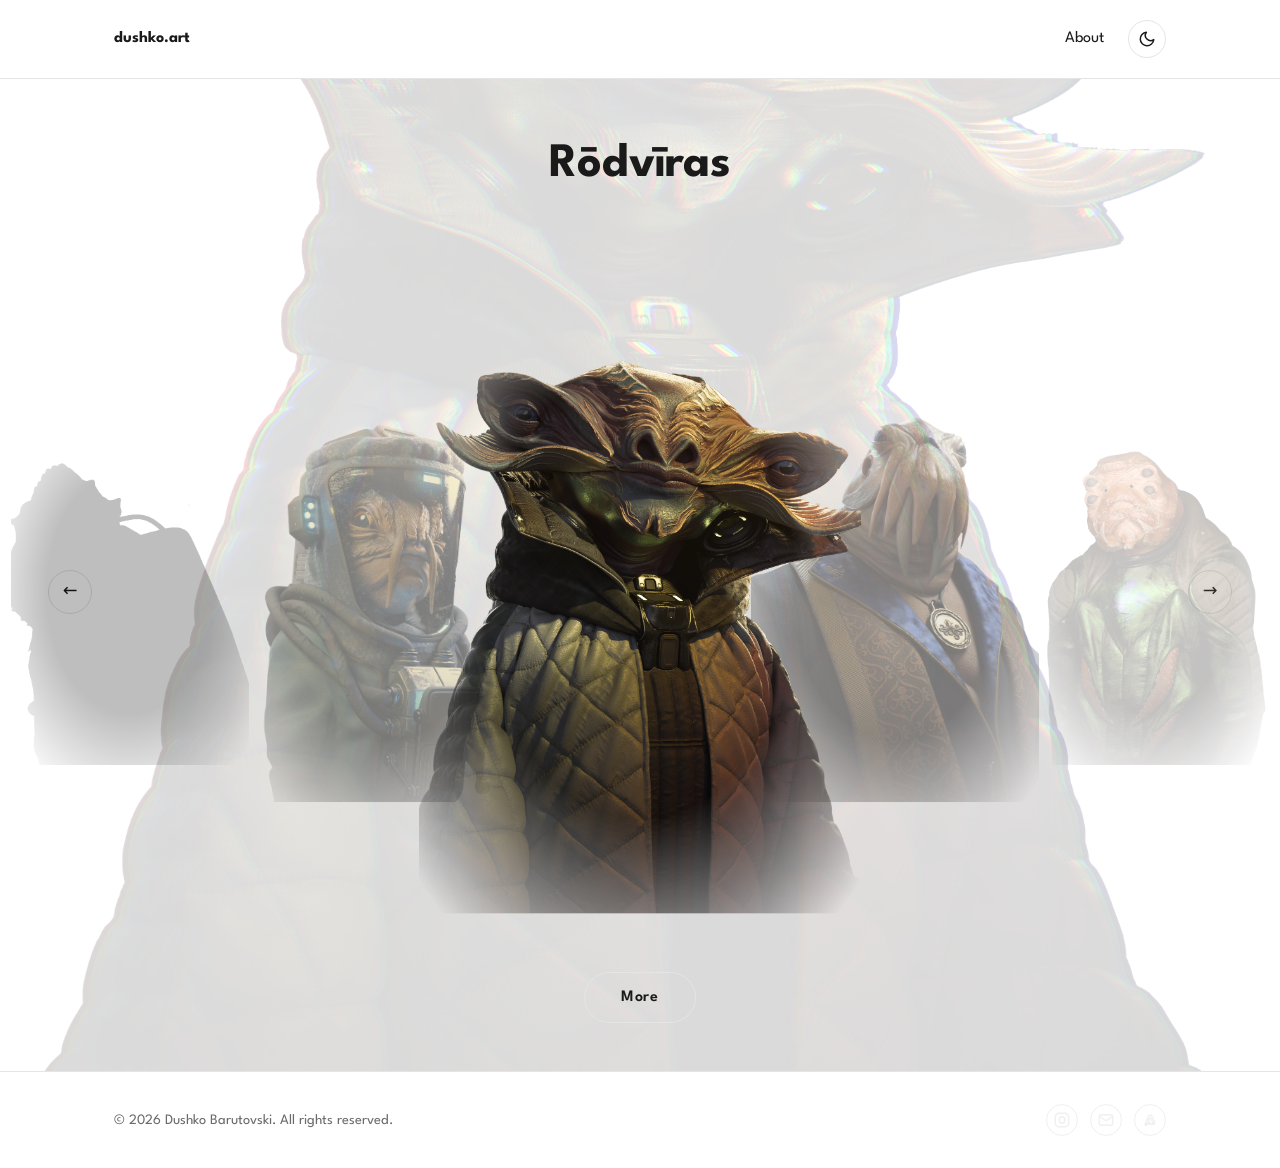
==== commit ba643deb: "Big_Update_Mobile" ====
--- a/index.html
+++ b/index.html
@@ -2,6 +2,7 @@
 <html lang="en">
 <head>
   <meta charset="UTF-8">
+  <meta name="viewport" content="width=device-width, initial-scale=1">
   <meta name="description" content="Portfolio website of Your Name.">
   <meta name="color-scheme" content="light dark">
   <!-- Remove this line when you take the password gate off — it
@@ -23,9 +24,9 @@
       document.documentElement.setAttribute('data-theme', 'dark');
     }
   </script>
-  <link rel="stylesheet" href="style.css?v=33">
+  <link rel="stylesheet" href="style.css?v=37">
 </head>
-<body class="gate-locked">
+<body>
 
   <!-- ===== TEMPORARY PASSWORD GATE =====
        A soft, client-side visitor gate — see password-gate.js for
@@ -41,7 +42,7 @@
       <p id="password-gate-error" class="password-gate-error" role="alert"></p>
     </form>
   </div>
-  <script src="password-gate.js?v=1"></script>
+  <script src="password-gate.js?v=2"></script>
 
   <!-- ===== HEADER / NAVIGATION ===== -->
   <header class="site-header">
@@ -135,8 +136,8 @@
     </div>
   </footer>
 
-  <script src="data.js?v=3"></script>
+  <script src="data.js?v=10"></script>
   <script src="site.js?v=3"></script>
-  <script src="carousel.js?v=8"></script>
+  <script src="carousel.js?v=9"></script>
 </body>
 </html>
--- a/style.css
+++ b/style.css
@@ -187,10 +187,10 @@
 /* =====================================================
    TEMPORARY PASSWORD GATE
    A soft, client-side visitor gate — see password-gate.js for how it
-   works and how to remove it. `body.gate-locked` is set directly in
-   each page's HTML by default; it hides every top-level element
-   except this overlay, and gets removed by the script once the
-   right password's entered (or once the gate is switched off).
+   works and how to remove it. `body.gate-locked` is added by that
+   script only while the gate is switched on and not yet unlocked;
+   it hides every top-level element except this overlay, and gets
+   removed once the right password's entered.
    ===================================================== */
    #password-gate {
     display: none;
@@ -617,6 +617,25 @@
   cursor: pointer; /* hints that clicking the render expands it */
 }
 
+/* No browser focus ring on the viewer: it fills the whole stage, so
+   the ring was drawn right along the header and footer edges as a
+   thin line whenever a key was pressed after clicking the render. */
+.render-viewer:focus,
+.render-viewer:focus-visible {
+  outline: none;
+}
+
+/* Over the blurred letterbox around the render (not the picture
+   itself), clicking does nothing in the page view, and closes the
+   fullscreen preview — see isPointOverImage in project.js */
+body:not(.image-expanded) .render-viewer.off-image {
+  cursor: default;
+}
+
+body.image-expanded .render-viewer.off-image:not(.magnifier-active) {
+  cursor: default;
+}
+
 .render-backdrop {
   position: absolute;
   inset: 0;
@@ -912,7 +931,7 @@
   width: 400px;
   height: 400px;
   border-radius: 50%;
-  border: 2px solid rgba(255, 255, 255, 0.6);
+  border: 0px solid rgba(255, 255, 255, 0.6);
   box-shadow: 0 6px 24px rgba(0, 0, 0, 0.5);
   background-repeat: no-repeat;
   pointer-events: none; /* never intercepts clicks/hover itself */
@@ -963,6 +982,23 @@
   flex-direction: row-reverse;
   align-items: center;
   gap: 1rem;
+  /* The collapsed panel is invisible but still makes this container
+     tall, so the container itself ignores the mouse — only the handle
+     can start the hover. Once open (hovered via the handle, or locked),
+     the whole area takes the mouse again so you can move onto the
+     panel and scroll it without it closing. */
+  pointer-events: none;
+}
+
+.info-handle,
+.info-toggle.locked {
+  pointer-events: auto;
+}
+
+@media (hover: hover) {
+  .info-toggle:hover {
+    pointer-events: auto;
+  }
 }
 
 .info-handle {
@@ -1067,10 +1103,16 @@
 /* Hovering the handle (or the panel itself, once it's open) reveals
    it; the "locked" class (added by a click, see project.js) keeps
    it open without needing the mouse to stay there. */
-.info-toggle:hover .project-panels,
 .info-toggle.locked .project-panels {
   max-width: 420px;
   opacity: 1;
+}
+
+@media (hover: hover) {
+  .info-toggle:hover .project-panels {
+    max-width: 420px;
+    opacity: 1;
+  }
 }
 
 .project-panels-inner {
@@ -1133,8 +1175,8 @@
   width: 32px;
   height: 32px;
   border-radius: 50%;
-  border: 1px solid var(--color-border);
-  color: var(--color-muted);
+  border: 1px solid #f0f0f0;
+  color: #f0f0f0;
   transition: color 0.2s ease, border-color 0.2s ease;
 }
 
@@ -1145,8 +1187,8 @@
 }
 
 .footer-social svg {
-  width: 16px;
-  height: 16px;
+  width: 18px;
+  height: 18px;
   fill: none;
   stroke: currentColor;
   stroke-width: 1.8;
@@ -1157,7 +1199,7 @@
 /* =====================================================
    RESPONSIVE
    ===================================================== */
-@media (max-width: 700px) {
+@media (max-width: 700px), (max-height: 500px) and (orientation: landscape) {
   .footer-inner {
     flex-direction: column;
     justify-content: center;
@@ -1255,6 +1297,7 @@
     position: static;
     transform: none;
     order: 3;
+    pointer-events: auto; /* no hover on touch; panel is always shown */
     flex-direction: column;
     align-items: stretch;
     gap: 0;
@@ -1306,3 +1349,239 @@
     height: var(--card-height);
   }
 }
+
+
+/* =====================================================
+   VIDEO RENDERS (see showVideo in project.js)
+   ===================================================== */
+
+/* Magnifier and fit-width are image-only, so they hide for videos. */
+body.viewing-video .magnifier-toggle,
+body.viewing-video .viewer-fit-toggle,
+body.viewing-video .magnifier-lens {
+  display: none !important;
+}
+
+/* With fit-width hidden, the magnifier slot isn't needed either —
+   the close button sits alone in the top-right as usual. */
+
+.render-main-video {
+  display: block;
+  background: transparent;
+}
+
+/* In fullscreen, clicking the video plays/pauses it (no zoom). */
+body.image-expanded.viewing-video .render-viewer {
+  cursor: pointer;
+}
+
+/* Control bar: same dark, blurred chip style as the other floating
+   controls on this page. Fades in while the pointer is over the
+   viewer, while it has keyboard focus, or while the video is paused. */
+.video-controls {
+  position: absolute;
+  left: 50%;
+  bottom: 5.5rem; /* level with the render counter on the left */
+  transform: translateX(-50%);
+  z-index: 3;
+  width: min(520px, calc(100% - 4rem));
+  display: flex;
+  align-items: center;
+  gap: 0.75rem;
+  padding: 0.4rem 0.9rem 0.4rem 0.4rem;
+  border-radius: 999px;
+  background: rgba(0, 0, 0, 0.55);
+  backdrop-filter: blur(6px);
+  -webkit-backdrop-filter: blur(6px);
+  color: #f0f0f0;
+  cursor: default;
+  opacity: 0;
+  transition: opacity 0.25s ease;
+}
+
+.render-viewer:hover .video-controls,
+.render-viewer.video-paused .video-controls,
+.video-controls:focus-within {
+  opacity: 1;
+}
+
+body.image-expanded .video-controls {
+  bottom: 1.5rem;
+}
+
+.video-btn {
+  flex-shrink: 0;
+  width: 34px;
+  height: 34px;
+  display: flex;
+  align-items: center;
+  justify-content: center;
+  border: none;
+  border-radius: 50%;
+  background: transparent;
+  color: inherit;
+  cursor: pointer;
+  transition: background-color 0.2s ease;
+}
+
+.video-btn:hover {
+  background: rgba(240, 240, 240, 0.15);
+}
+
+.video-btn .icon {
+  width: 18px;
+  height: 18px;
+  fill: currentColor;
+}
+
+.video-btn .icon-stroke {
+  fill: none;
+  stroke: currentColor;
+  stroke-width: 2;
+  stroke-linecap: round;
+  stroke-linejoin: round;
+}
+
+.video-btn .icon-stroke path:first-child {
+  fill: currentColor;
+}
+
+.video-time {
+  flex-shrink: 0;
+  font-size: 0.85rem;
+  font-variant-numeric: tabular-nums;
+  color: rgba(240, 240, 240, 0.85);
+}
+
+/* Seek bar — styled to match the render counter's thin track. */
+.video-seek {
+  --seek-fill: 0%;
+  flex: 1;
+  min-width: 0;
+  height: 16px;
+  margin: 0;
+  background: transparent;
+  cursor: pointer;
+  -webkit-appearance: none;
+  appearance: none;
+}
+
+.video-seek::-webkit-slider-runnable-track {
+  height: 5px;
+  border-radius: 3px;
+  background: linear-gradient(to right, rgba(240, 240, 240, 0.9) var(--seek-fill), rgba(240, 240, 240, 0.3) var(--seek-fill));
+}
+
+.video-seek::-webkit-slider-thumb {
+  -webkit-appearance: none;
+  width: 12px;
+  height: 12px;
+  margin-top: -3.5px;
+  border-radius: 50%;
+  background: #f0f0f0;
+  border: none;
+}
+
+.video-seek::-moz-range-track {
+  height: 5px;
+  border-radius: 3px;
+  background: rgba(240, 240, 240, 0.3);
+}
+
+.video-seek::-moz-range-progress {
+  height: 5px;
+  border-radius: 3px;
+  background: rgba(240, 240, 240, 0.9);
+}
+
+.video-seek::-moz-range-thumb {
+  width: 12px;
+  height: 12px;
+  border-radius: 50%;
+  background: #f0f0f0;
+  border: none;
+}
+
+/* Thumbnail play badge */
+.render-thumb-play {
+  position: absolute;
+  top: 50%;
+  left: 50%;
+  width: 34px;
+  height: 34px;
+  transform: translate(-50%, -50%);
+  display: flex;
+  align-items: center;
+  justify-content: center;
+  border-radius: 50%;
+  background: rgba(0, 0, 0, 0.55);
+  color: #f0f0f0;
+  pointer-events: none;
+}
+
+.render-thumb-play .icon {
+  width: 16px;
+  height: 16px;
+  margin-left: 2px; /* optically centre the triangle */
+  fill: currentColor;
+}
+
+/* Touch screens have no hover, so the bar is always shown there. */
+@media (hover: none) {
+  .video-controls {
+    opacity: 1;
+  }
+}
+
+@media (max-width: 700px), (max-height: 500px) and (orientation: landscape) {
+  .video-controls {
+    bottom: 3rem; /* sits just above the render counter */
+    width: calc(100% - 1.5rem);
+  }
+
+  .render-progress {
+    bottom: 1rem;
+    left: 1.25rem;
+  }
+
+  .render-thumb {
+    position: relative; /* anchor for the play badge in the mobile strip */
+    top: auto;
+    left: auto;
+  }
+
+  /* Let the story flow with the page instead of a small inner scroll box */
+  .story-panel {
+    max-height: none;
+    overflow: visible;
+    padding-right: 0;
+  }
+}
+
+/* Shorter desktop/tablet screens (e.g. a tablet held sideways or a
+   small laptop): keep the thumbnail column in the space between the
+   project title and the render counter instead of running into them.
+   Taller screens are unaffected. */
+@media (min-width: 701px) and (min-height: 501px) and (max-height: 950px) {
+  .render-thumb-column {
+    top: calc(50% + 2rem);
+    height: min(640px, calc(100% - 20rem));
+  }
+}
+
+/* =====================================================
+   TOUCH SCREENS (phones, tablets)
+   No mouse to hover with, so hover-only behaviour is turned off:
+   the info panel opens/closes by tapping its button, and the
+   magnifier (which follows a mouse pointer) is hidden.
+   ===================================================== */
+@media (hover: none) {
+  .magnifier-toggle,
+  .magnifier-lens {
+    display: none !important;
+  }
+
+  .info-handle::before {
+    display: none; /* "Click to pin" tooltip */
+  }
+}
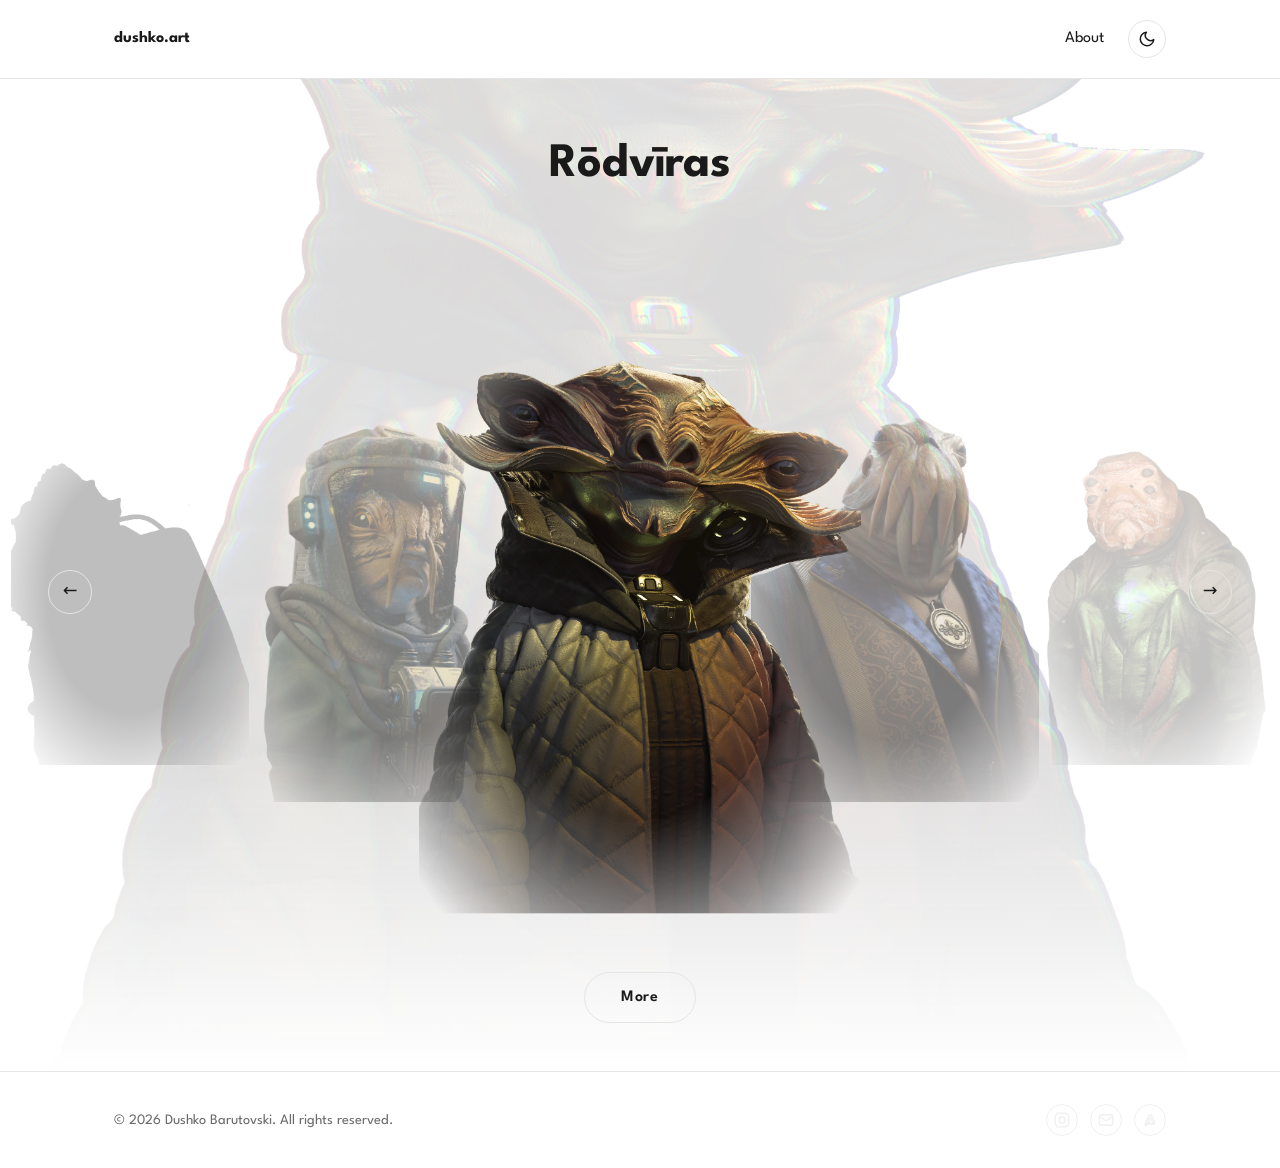
==== commit 2aa5095f: "Website Landing page and about updates" ====
--- a/index.html
+++ b/index.html
@@ -24,7 +24,7 @@
       document.documentElement.setAttribute('data-theme', 'dark');
     }
   </script>
-  <link rel="stylesheet" href="style.css?v=37">
+  <link rel="stylesheet" href="style.css?v=45">
 </head>
 <body>
 
@@ -138,6 +138,6 @@
 
   <script src="data.js?v=10"></script>
   <script src="site.js?v=3"></script>
-  <script src="carousel.js?v=9"></script>
+  <script src="carousel.js?v=11"></script>
 </body>
 </html>
--- a/style.css
+++ b/style.css
@@ -276,6 +276,8 @@
    ===================================================== */
 .landing {
   position: relative;
+  /* Sideways swipes drag the carousel (carousel.js); up/down still scrolls */
+  touch-action: pan-y;
   min-height: calc(100vh - 73px);
   display: flex;
   align-items: center;
@@ -288,6 +290,13 @@
   inset: 0;
   z-index: 0;
   overflow: hidden; /* safety net for the brief scale+translateX the glitch applies to the real image (see carousel.js) */
+  /* Soft fade at the bottom, so the characters dissolve into the page
+     instead of being cut off at the footer — reads as if they carry on
+     below. Fades to transparent, so it matches the page colour in both
+     light and dark mode. On the container (not each image), so it
+     covers every slide and stays put while the glitch moves the image. */
+  -webkit-mask-image: linear-gradient(to bottom, black 0%, black 67%, transparent 100%);
+  mask-image: linear-gradient(to bottom, black 0%, black 67%, transparent 100%);
 }
 
 /* The backdrop glitch (see triggerBackdropGlitch in carousel.js) is no
@@ -357,6 +366,20 @@
   height: 680px;
   --card-width: 340px;
   --card-height: 495px;
+  cursor: grab; /* the carousel can be dragged with the mouse (see carousel.js) */
+  -webkit-user-select: none;
+  user-select: none;
+}
+
+/* While dragging (and gliding into place afterwards) the cards follow
+   the mouse directly, so their usual 0.4s transition is switched off. */
+.carousel-track.is-dragging,
+.carousel-track.is-dragging .carousel-card {
+  cursor: grabbing;
+}
+
+.carousel-track.is-dragging .carousel-card {
+  transition: none;
 }
 
 .carousel-card {
@@ -380,6 +403,10 @@
 
 .carousel-arrow {
   flex-shrink: 0;
+  /* Above the cards (z-index up to 100), so on narrow screens a side
+     card can never sit on top of the arrow and swallow its tap. */
+  position: relative;
+  z-index: 101;
   width: 44px;
   height: 44px;
   border-radius: 50%;
@@ -430,9 +457,22 @@
 }
 
 .about-photo {
-  aspect-ratio: 1;
-  background: var(--color-surface);
+  display: block;
+  width: 100%;
+  height: auto;
+  aspect-ratio: 485 / 575; /* matches images/about-photo.jpg (970 × 1150) */
+  object-fit: cover;
+  background: var(--color-surface); /* shows only while the photo loads */
   border-radius: 8px;
+}
+
+.about-text p + p {
+  margin-top: 1rem;
+}
+
+.about-tools {
+  color: var(--color-muted);
+  font-size: 0.95rem;
 }
 
 /* =====================================================
@@ -580,24 +620,29 @@
   border-radius: 10px;
   cursor: pointer;
   transition: transform 0.4s ease, opacity 0.4s ease;
-  -webkit-mask-image: radial-gradient(ellipse at center, black 50%, transparent 95%);
-  mask-image: radial-gradient(ellipse at center, black 50%, transparent 95%);
-}
-
+}
+
+/* The soft edge fade lives on the picture (not the whole thumbnail)
+   so the type badge in the corner stays readable. */
 .render-thumb-image {
   width: 100%;
   height: 100%;
   border-radius: 10px;
+  -webkit-mask-image: radial-gradient(ellipse at center, black 50%, transparent 95%);
+  mask-image: radial-gradient(ellipse at center, black 50%, transparent 95%);
 }
 
 /* The selected thumbnail drops the edge fade (full clarity) and
    gets a thin ring instead, so it reads clearly as "this one" in
    both the desktop coverflow and the mobile strip. */
 .render-thumb.selected {
+  outline: 2px solid rgb(253, 253, 253);
+  outline-offset: 3px;
+}
+
+.render-thumb.selected .render-thumb-image {
   -webkit-mask-image: none;
   mask-image: none;
-  outline: 2px solid rgb(253, 253, 253);
-  outline-offset: 3px;
 }
 
 /* ---------- Main render (fills the entire stage) ----------
@@ -1502,28 +1547,42 @@
   border: none;
 }
 
-/* Thumbnail play badge */
-.render-thumb-play {
+/* Thumbnail type badge — "▶ 0:06" on videos, "⟲ GIF" on GIFs,
+   nothing on still images (see createTypeBadge in project.js). */
+.render-type-badge {
   position: absolute;
-  top: 50%;
-  left: 50%;
-  width: 34px;
-  height: 34px;
-  transform: translate(-50%, -50%);
-  display: flex;
-  align-items: center;
-  justify-content: center;
-  border-radius: 50%;
-  background: rgba(0, 0, 0, 0.55);
+  right: 6px;
+  bottom: 6px;
+  z-index: 1;
+  display: flex;
+  align-items: center;
+  gap: 3px;
+  padding: 2px 7px 2px 5px;
+  border-radius: 999px;
+  background: rgba(0, 0, 0, 0.6);
+  backdrop-filter: blur(6px);
+  -webkit-backdrop-filter: blur(6px);
   color: #f0f0f0;
+  font-size: 0.7rem;
+  font-weight: 600;
+  line-height: 1.4;
+  letter-spacing: 0.02em;
+  font-variant-numeric: tabular-nums;
   pointer-events: none;
 }
 
-.render-thumb-play .icon {
-  width: 16px;
-  height: 16px;
-  margin-left: 2px; /* optically centre the triangle */
+.render-type-badge .icon {
+  width: 11px;
+  height: 11px;
   fill: currentColor;
+}
+
+.render-type-badge .icon-stroke {
+  fill: none;
+  stroke: currentColor;
+  stroke-width: 2.5;
+  stroke-linecap: round;
+  stroke-linejoin: round;
 }
 
 /* Touch screens have no hover, so the bar is always shown there. */
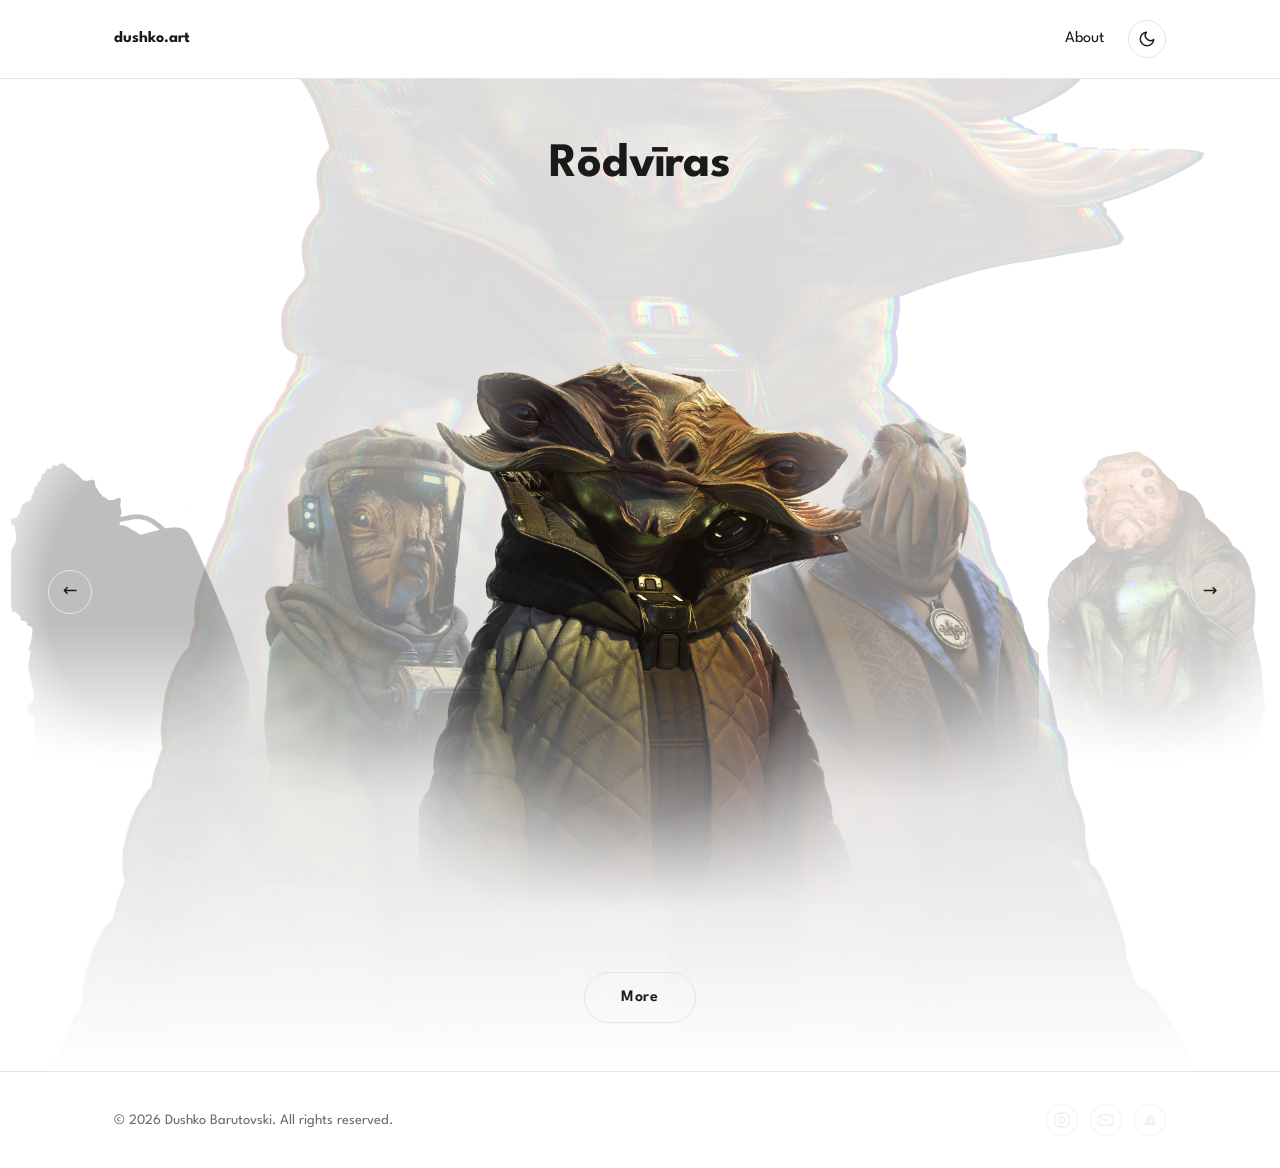
==== commit 560b2b0b: "Fading Effect carousel" ====
--- a/index.html
+++ b/index.html
@@ -24,7 +24,7 @@
       document.documentElement.setAttribute('data-theme', 'dark');
     }
   </script>
-  <link rel="stylesheet" href="style.css?v=45">
+  <link rel="stylesheet" href="style.css?v=46">
 </head>
 <body>
 
--- a/style.css
+++ b/style.css
@@ -399,6 +399,11 @@
   width: 100%;
   height: 100%;
   border-radius: 12px;
+  /* Bottom fade, so each character dissolves downward instead of being
+     cut off — same idea as the landing background. Sits on the picture,
+     so it combines with the card's soft edge fade above. */
+  -webkit-mask-image: linear-gradient(to bottom, black 0%, black 60%, transparent 100%);
+  mask-image: linear-gradient(to bottom, black 0%, black 60%, transparent 100%);
 }
 
 .carousel-arrow {
